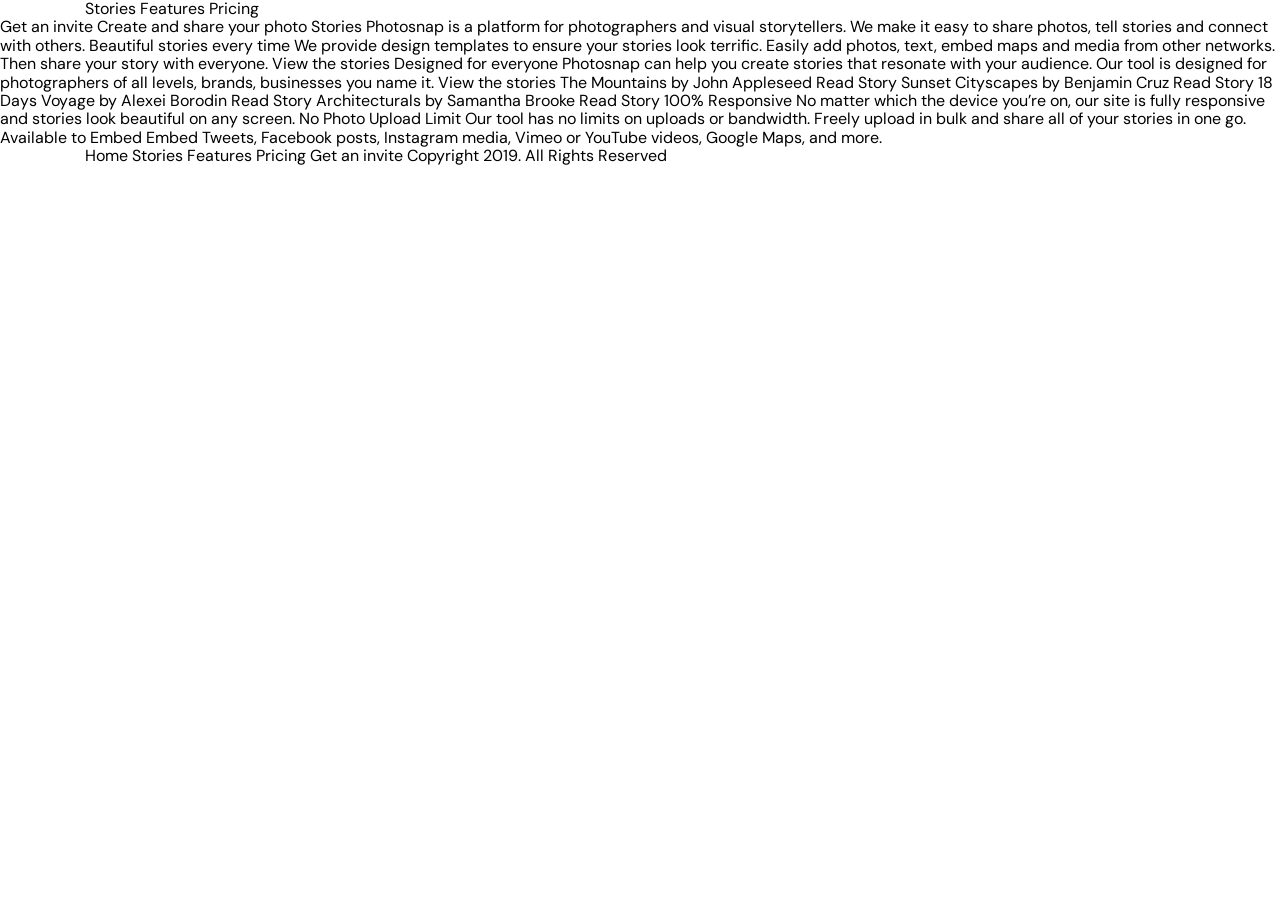
==== index.html @ d4d628df "Creating stared files" ====
<!DOCTYPE html>
<html lang="en">
<head>
  <meta charset="UTF-8">
  <meta name="viewport" content="width=device-width, initial-scale=1.0">

  <link rel="icon" type="image/png" sizes="32x32" href="./assets/favicon-32x32.png">
  
  <title>Frontend Mentor | Photosnap Website Challenge</title>
  <link rel="stylesheet" href="./css/normalize.css">
  <link rel="stylesheet" href="./css/style.css">
</head>
<body>
<header class="header container">
    Stories
  Features
  Pricing
</header>
<main class="main">
 Get an invite

  Create and share your photo Stories

  Photosnap is a platform for photographers and visual storytellers. We make it 
  easy to share photos, tell stories and connect with others.

  Beautiful stories every time
  
  We provide design templates to ensure your stories look terrific. Easily add 
  photos, text, embed maps and media from other networks. Then share your story 
  with everyone.

  View the stories

  Designed for everyone

  Photosnap can help you create stories that resonate with your audience.  Our 
  tool is designed for photographers of all levels, brands, businesses you name it. 

  View the stories

  The Mountains
  by John Appleseed
  Read Story

  Sunset Cityscapes
  by Benjamin Cruz
  Read Story

  18 Days Voyage
  by Alexei Borodin
  Read Story

  Architecturals
  by Samantha Brooke
  Read Story

  100% Responsive

  No matter which the device you’re on, our site is fully responsive and stories 
  look beautiful on any screen.

  No Photo Upload Limit

  Our tool has no limits on uploads or bandwidth. Freely upload in bulk and 
  share all of your stories in one go.

  Available to Embed

  Embed Tweets, Facebook posts, Instagram media, Vimeo or YouTube videos, 
  Google Maps, and more. 
</main>


 

  <footer class="footer container">
      Home
  Stories
  Features
  Pricing

  Get an invite

  Copyright 2019. All Rights Reserved

  </footer>
  <script src="app.js" defer></script>
</body>
</html>
---- css/style.css ----
:root {
    --neutral-950:hsl(0,0%,0%);
    --neutral-300:hsl(0,0%,87%);
    --neutral-200:hsl(0,0%,94%);
    --neutral-100:hsl(0,0%,96%);
    --neutral-0:hsl(0,0%,100%);

}

@font-face {
    font-family: 'DM Sans';
    src: url('../assets/fonts/DMSans-Bold.woff2') format('woff2');
    font-weight: bold;
    font-style: normal;
    font-display: swap;
}

@font-face {
    font-family: 'DM Sans';
    src: url('../assets/fonts/DMSans-Regular.woff2') format('woff2');
    font-weight: normal;
    font-style: normal;
    font-display: swap;
}

@font-face {
    font-family: 'DM Sans';
    src: url('../assets/fonts/DMSans-Regular_1.woff2') format('woff2');
    font-weight: normal;
    font-style: normal;
    font-display: swap;
}
html {
  box-sizing: border-box;
}

*,
*::after,
*::before {
  box-sizing: border-box;
}
body {
  max-width: 1440px;
  width: 100%;
  margin: 0;
  padding: 0;
  font-family: 'DM Sans';
  font-size: 1rem;
  background-color: var(--neutral-50);
}
img {
  max-width: 100%;
  height: auto;
}
h1,
h2,
h3,
h4,
h5,
p {
  margin: 0;
}
ul {
  margin: 0;
  padding: 0;
  list-style: none;
}
button {
  border: 0 none transparent;
  background-color: transparent;
  cursor: pointer;
  padding: 0;
}
.container {
  max-width: 1130px;
  margin-inline: auto;
  padding-inline: 10px;
}
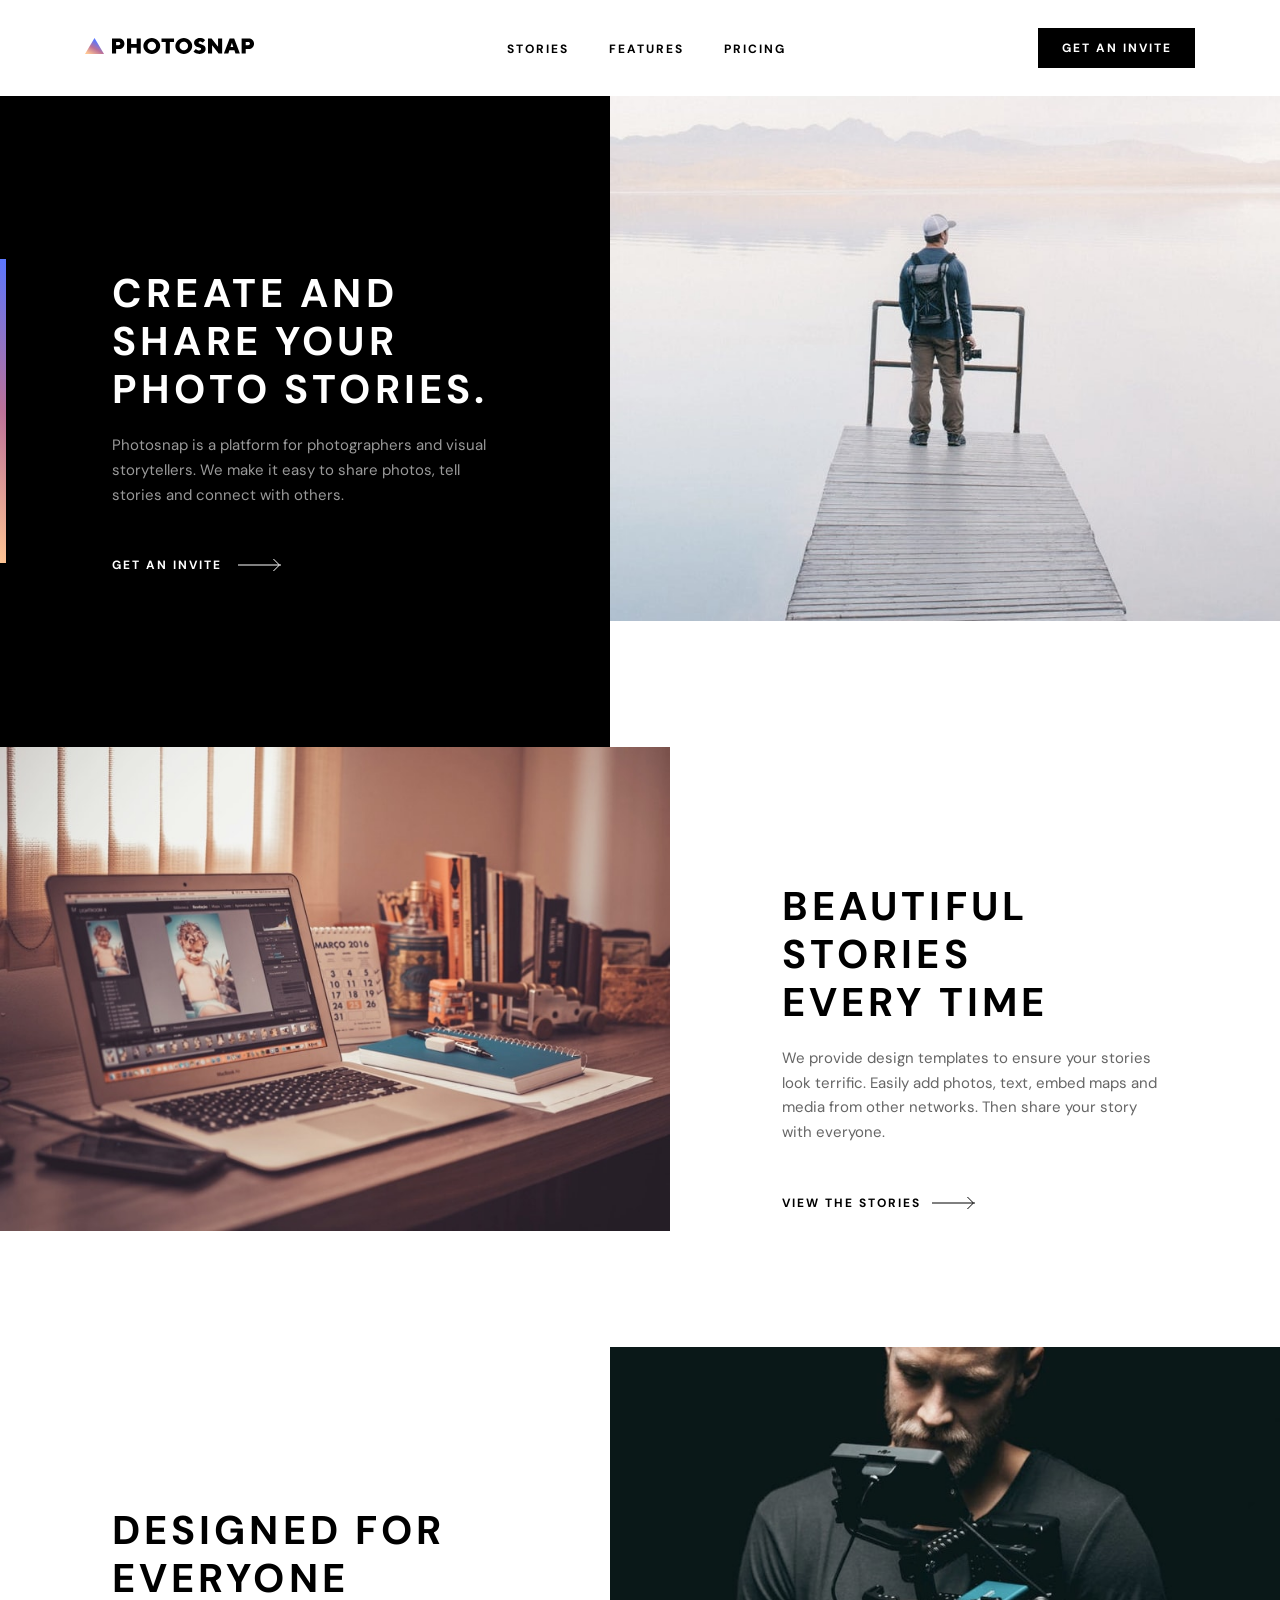
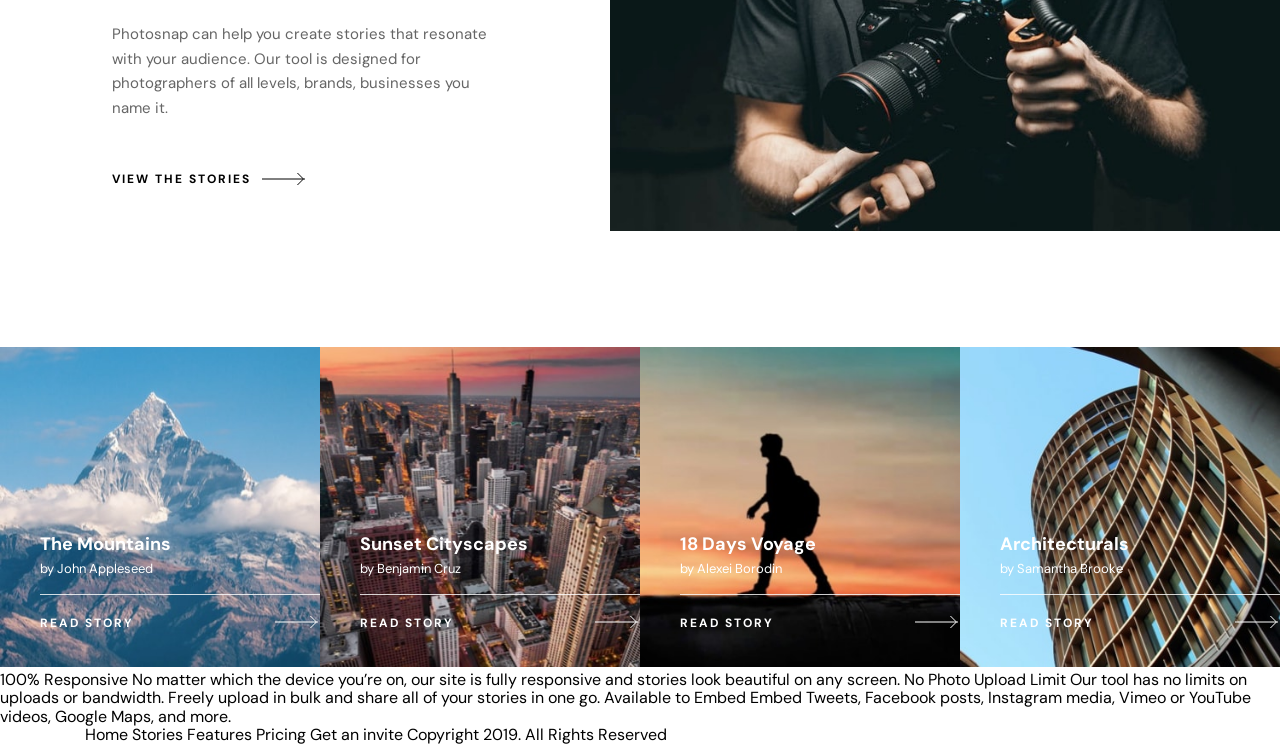
==== commit 3dd755c2: "Created two section home page" ====
--- a/index.html
+++ b/index.html
@@ -1,90 +1,234 @@
-<!DOCTYPE html>
+<!doctype html>
 <html lang="en">
-<head>
-  <meta charset="UTF-8">
-  <meta name="viewport" content="width=device-width, initial-scale=1.0">
+  <head>
+    <meta charset="UTF-8" />
+    <meta name="viewport" content="width=device-width, initial-scale=1.0" />
 
-  <link rel="icon" type="image/png" sizes="32x32" href="./assets/favicon-32x32.png">
-  
-  <title>Frontend Mentor | Photosnap Website Challenge</title>
-  <link rel="stylesheet" href="./css/normalize.css">
-  <link rel="stylesheet" href="./css/style.css">
-</head>
-<body>
-<header class="header container">
-    Stories
-  Features
-  Pricing
-</header>
-<main class="main">
- Get an invite
+    <link
+      rel="icon"
+      type="image/png"
+      sizes="32x32"
+      href="./assets/favicon-32x32.png"
+    />
 
-  Create and share your photo Stories
-
-  Photosnap is a platform for photographers and visual storytellers. We make it 
-  easy to share photos, tell stories and connect with others.
-
-  Beautiful stories every time
-  
-  We provide design templates to ensure your stories look terrific. Easily add 
-  photos, text, embed maps and media from other networks. Then share your story 
-  with everyone.
-
-  View the stories
-
-  Designed for everyone
-
-  Photosnap can help you create stories that resonate with your audience.  Our 
-  tool is designed for photographers of all levels, brands, businesses you name it. 
-
-  View the stories
-
-  The Mountains
-  by John Appleseed
-  Read Story
-
-  Sunset Cityscapes
-  by Benjamin Cruz
-  Read Story
-
-  18 Days Voyage
-  by Alexei Borodin
-  Read Story
-
-  Architecturals
-  by Samantha Brooke
-  Read Story
-
-  100% Responsive
-
-  No matter which the device you’re on, our site is fully responsive and stories 
-  look beautiful on any screen.
-
-  No Photo Upload Limit
-
-  Our tool has no limits on uploads or bandwidth. Freely upload in bulk and 
-  share all of your stories in one go.
-
-  Available to Embed
-
-  Embed Tweets, Facebook posts, Instagram media, Vimeo or YouTube videos, 
-  Google Maps, and more. 
-</main>
-
-
- 
-
-  <footer class="footer container">
-      Home
-  Stories
-  Features
-  Pricing
-
-  Get an invite
-
-  Copyright 2019. All Rights Reserved
-
-  </footer>
-  <script src="app.js" defer></script>
-</body>
-</html>+    <title>Frontend Mentor | Photosnap Website Challenge</title>
+    <link rel="stylesheet" href="./css/normalize.css" />
+    <link rel="stylesheet" href="./css/style.css" />
+  </head>
+  <body>
+    <header class="header container">
+      <div class="header__logo">
+        <a href="#"
+          ><img src="./assets/shared/desktop/logo.svg" alt="logo photo snap"
+        /></a>
+      </div>
+      <button
+        class="menu__button open__button"
+        aria-label="open Menu"
+        aria-expanded="false"
+        aria-controls="navbar"
+      >
+        <svg xmlns="http://www.w3.org/2000/svg" width="20" height="6">
+          <g fill-rule="evenodd"><path d="M0 0h20v1H0zM0 5h20v1H0z" /></g>
+        </svg>
+      </button>
+      <button class="menu__button close__button" aria-label="close Memu">
+        <svg xmlns="http://www.w3.org/2000/svg" width="16" height="15">
+          <path
+            fill-rule="evenodd"
+            d="M14.718.075l.707.707L8.707 7.5l6.718 6.718-.707.707L8 8.207l-6.718 6.718-.707-.707L7.293 7.5.575.782l.707-.707L8 6.793 14.718.075z"
+          />
+        </svg>
+      </button>
+      <div class="header__block" id="navbar">
+        <nav>
+          <ul>
+            <li>
+              <a href="stories.html">Stories</a>
+            </li>
+            <li>
+              <a href="features.html">Features</a>
+            </li>
+            <li>
+              <a href="pricing.html">Pricing</a>
+            </li>
+          </ul>
+        </nav>
+        <button class="btn">Get an invite</button>
+      </div>
+      <div id="overlay" aria-hidden="true"></div>
+    </header>
+    <main class="main">
+      <section class="main__hero">
+        <div class="create__hero">
+          <div class="create__hero-content">
+            <h2>Create and share your photo Stories.</h2>
+            <p>
+              Photosnap is a platform for photographers and visual storytellers.
+              We make it easy to share photos, tell stories and connect with
+              others.
+            </p>
+            <a href="#">Get an invite</a>
+          </div>
+          <picture class="home__picture">
+            <source
+              media="(min-width: 1024px)"
+              srcset="./assets/home/desktop/create-and-share.jpg"
+            />
+            <source
+              media="(min-width: 768px)"
+              srcset="./assets/home/tablet/create-and-share.jpg"
+            />
+            <!-- Для мобильных (по умолчанию) -->
+            <img
+              src="./assets/home/mobile/create-and-share.jpg"
+              alt="image hero create and share"
+              class="hero__img"
+            />
+          </picture>
+        </div>
+        <div class="stories__hero">
+          <picture class="home__picture">
+            <source
+              media="(min-width: 1024px)"
+              srcset="./assets/home/desktop/beautiful-stories.jpg"
+            />
+            <source
+              media="(min-width: 768px)"
+              srcset="./assets/home/tablet/beautiful-stories.jpg"
+            />
+            <!-- Для мобильных (по умолчанию) -->
+            <img
+              src="./assets/home/mobile/beautiful-stories.jpg"
+              alt="image hero beautiful stories"
+              class="hero__img"
+            />
+          </picture>
+          <div class="create__stories-content">
+            <h2>Beautiful stories every time</h2>
+            <p>
+              We provide design templates to ensure your stories look terrific.
+              Easily add photos, text, embed maps and media from other networks.
+              Then share your story with everyone.
+            </p>
+            <a href="#">View the stories</a>
+          </div>
+        </div>
+        <div class="designed__hero">
+          <div class="create__designed-content">
+            <h2>Designed for everyone</h2>
+            <p>
+              Photosnap can help you create stories that resonate with your
+              audience. Our tool is designed for photographers of all levels,
+              brands, businesses you name it.
+            </p>
+            <a href="#"> View the stories </a>
+          </div>
+          <picture class="home__picture">
+            <source
+              media="(min-width: 1024px)"
+              srcset="./assets/home/desktop/designed-for-everyone.jpg"
+            />
+            <source
+              media="(min-width: 768px)"
+              srcset="./assets/home/tablet/designed-for-everyone.jpg"
+            />
+            <!-- Для мобильных (по умолчанию) -->
+            <img
+              src="./assets/home/mobile/designed-for-everyone.jpg"
+              alt="image hero designed for everyone"
+              class="hero__img"
+            />
+          </picture>
+        </div>
+      </section>
+      <section class="collections">
+        <a href="#" class="collections__links">
+          <picture>
+            <source
+              media="(min-width: 1024px)"
+              srcset="./assets/stories/mobile/mountains.jpg"
+            />
+            <!-- Для мобильных (по умолчанию) -->
+            <img
+              src="./assets/stories/mobile/mountains.jpg"
+              alt="image hero mountains"
+              class="hero__img"
+            />
+          </picture>
+          <div class="collections__content">
+            <h4>The Mountains</h4>
+            <p>by John Appleseed</p>
+            <span>Read Story</span>
+          </div>
+        </a>
+        <a href="#" class="collections__links">
+          <picture>
+            <source
+              media="(min-width: 1024px)"
+              srcset="./assets/stories/mobile/cityscapes.jpg"
+            />
+            <img
+              src="./assets/stories/mobile/cityscapes.jpg"
+              alt="image hero cityscapes"
+              class="hero__img"
+            />
+          </picture>
+          <div class="collections__content">
+            <h4>Sunset Cityscapes</h4>
+            <p>by Benjamin Cruz</p>
+            <span>Read Story</span>
+          </div>
+        </a>
+        <a href="#" class="collections__links">
+          <picture>
+            <source
+              media="(min-width: 1024px)"
+              srcset="./assets/stories/mobile/18-days-voyage.jpg"
+            />
+            <img
+              src="./assets/stories/mobile/18-days-voyage.jpg"
+              alt="image hero 18 days voyage"
+              class="hero__img"
+            />
+          </picture>
+          <div class="collections__content">
+            <h4>18 Days Voyage</h4>
+            <p>by Alexei Borodin</p>
+            <span>Read Story</span>
+          </div>
+        </a>
+        <a href="#" class="collections__links">
+          <picture>
+            <source
+              media="(min-width: 1024px)"
+              srcset="./assets/stories/mobile/architecturals.jpg"
+            />
+            <img
+              src="./assets/stories/mobile/architecturals.jpg"
+              alt="image hero architecturals"
+              class="hero__img"
+            />
+          </picture>
+          <div class="collections__content">
+            <h4>Architecturals</h4>
+            <p>by Samantha Brooke</p>
+            <span>Read Story</span>
+          </div>
+        </a>
+      </section>
+      <!-- Видео про нестинг - посмотреть какой сайт использовал автор -->
+      100% Responsive No matter which the device you’re on, our site is fully
+      responsive and stories look beautiful on any screen. No Photo Upload Limit
+      Our tool has no limits on uploads or bandwidth. Freely upload in bulk and
+      share all of your stories in one go. Available to Embed Embed Tweets,
+      Facebook posts, Instagram media, Vimeo or YouTube videos, Google Maps, and
+      more.
+    </main>
+    <footer class="footer container">
+      Home Stories Features Pricing Get an invite Copyright 2019. All Rights
+      Reserved
+    </footer>
+    <script src="app.js" defer></script>
+  </body>
+</html>
--- a/css/style.css
+++ b/css/style.css
@@ -1,34 +1,33 @@
 :root {
-    --neutral-950:hsl(0,0%,0%);
-    --neutral-300:hsl(0,0%,87%);
-    --neutral-200:hsl(0,0%,94%);
-    --neutral-100:hsl(0,0%,96%);
-    --neutral-0:hsl(0,0%,100%);
-
+  --neutral-950: hsl(0, 0%, 0%);
+  --neutral-300: hsl(0, 0%, 87%);
+  --neutral-200: hsl(0, 0%, 94%);
+  --neutral-100: hsl(0, 0%, 96%);
+  --neutral-0: hsl(0, 0%, 100%);
 }
 
 @font-face {
-    font-family: 'DM Sans';
-    src: url('../assets/fonts/DMSans-Bold.woff2') format('woff2');
-    font-weight: bold;
-    font-style: normal;
-    font-display: swap;
+  font-family: "DM Sans";
+  src: url("../assets/fonts/DMSans-Bold.woff2") format("woff2");
+  font-weight: bold;
+  font-style: normal;
+  font-display: swap;
 }
 
 @font-face {
-    font-family: 'DM Sans';
-    src: url('../assets/fonts/DMSans-Regular.woff2') format('woff2');
-    font-weight: normal;
-    font-style: normal;
-    font-display: swap;
+  font-family: "DM Sans";
+  src: url("../assets/fonts/DMSans-Regular.woff2") format("woff2");
+  font-weight: normal;
+  font-style: normal;
+  font-display: swap;
 }
 
 @font-face {
-    font-family: 'DM Sans';
-    src: url('../assets/fonts/DMSans-Regular_1.woff2') format('woff2');
-    font-weight: normal;
-    font-style: normal;
-    font-display: swap;
+  font-family: "DM Sans";
+  src: url("../assets/fonts/DMSans-Regular_1.woff2") format("woff2");
+  font-weight: normal;
+  font-style: normal;
+  font-display: swap;
 }
 html {
   box-sizing: border-box;
@@ -43,10 +42,10 @@
   max-width: 1440px;
   width: 100%;
   margin: 0;
+  margin-inline: auto;
   padding: 0;
-  font-family: 'DM Sans';
-  font-size: 1rem;
-  background-color: var(--neutral-50);
+  font-family: "DM Sans";
+  background-color: var(--neutral-0);
 }
 img {
   max-width: 100%;
@@ -71,8 +70,518 @@
   cursor: pointer;
   padding: 0;
 }
+a {
+  text-decoration: none;
+}
 .container {
   max-width: 1130px;
   margin-inline: auto;
   padding-inline: 10px;
-}+}
+.btn {
+  width: 157px;
+  height: 40px;
+  display: flex;
+  flex-direction: row;
+  justify-content: center;
+  align-items: center;
+  font-weight: 700;
+  background: var(--neutral-950);
+  font-size: 12px;
+  line-height: 135%;
+  letter-spacing: 2px;
+  text-transform: uppercase;
+  color: var(--neutral-0);
+  transition:
+    background-color 450ms ease-in-out,
+    color 450ms ease-in-out;
+  &:hover {
+    color: var(--neutral-950);
+    background-color: var(--neutral-300);
+  }
+}
+.header {
+  display: flex;
+  align-items: center;
+  padding-block: 28px;
+  .header__logo {
+    flex-grow: 1;
+  }
+  .menu__button {
+    display: none;
+  }
+  .header__block {
+    display: flex;
+    align-items: center;
+    justify-content: space-between;
+    flex-grow: 1;
+    nav {
+      ul {
+        display: flex;
+        align-items: center;
+        column-gap: 40px;
+        li {
+          a {
+            font-weight: 700;
+            font-size: 12px;
+            line-height: 135%;
+            letter-spacing: 2px;
+            color: var(--neutral-950);
+            text-transform: uppercase;
+            transition:
+              opacity 450ms ease-in-out,
+              text-shadow 450ms ease-in-out;
+            &:hover {
+              mix-blend-mode: normal;
+              opacity: 0.3;
+              text-shadow: 0px 4px 4px rgba(0, 0, 0, 0.25);
+            }
+          }
+        }
+      }
+    }
+  }
+  #overlay {
+    /* background: linear-gradient(180deg, #000000 0%, #000000a6 100%); */
+    background: var(--neutral-950);
+    mix-blend-mode: normal;
+    opacity: 0.5;
+    position: fixed;
+    inset: 0;
+    /* z-index: 9; */
+    display: none;
+  }
+}
+.main {
+  .main__hero {
+    .create__hero {
+      min-height: 650px;
+      display: flex;
+      align-items: center;
+      .create__hero-content {
+        max-width: 610px;
+        background: var(--neutral-950);
+        color: var(--neutral-0);
+        padding: 173px 112px;
+        position: relative;
+        &::before {
+          position: absolute;
+          content: "";
+          width: 6px;
+          height: 304px;
+          background: linear-gradient(
+            52.98deg,
+            #ffc593 0%,
+            #bc7198 49.95%,
+            #5a77ff 99.9%
+          );
+          top: 25%;
+          left: 0;
+        }
+        h2 {
+          font-weight: 700;
+          font-size: 40px;
+          line-height: 48px;
+          letter-spacing: 4.16667px;
+          text-transform: uppercase;
+          margin-block-end: 20px;
+        }
+        p {
+          font-weight: 400;
+          font-size: 15px;
+          line-height: 165%;
+          mix-blend-mode: normal;
+          opacity: 0.6;
+          margin-block-end: 48px;
+        }
+        a {
+          font-weight: 700;
+          font-size: 12px;
+          line-height: 135%;
+          text-align: right;
+          letter-spacing: 2px;
+          color: var(--neutral-0);
+          text-transform: uppercase;
+          position: relative;
+          transition: text-decoration 450ms ease-in-out;
+          &:hover {
+            text-decoration: underline;
+            text-underline-offset: 3px;
+          }
+          &::after {
+            position: absolute;
+            content: "";
+            background-image: url("../assets/shared/desktop/arrow.svg");
+            width: 43px;
+            height: 14px;
+            top: 1px;
+            left: 126px;
+          }
+        }
+      }
+      .home__picture {
+        height: 650px;
+        .hero__img {
+        }
+      }
+    }
+    .stories__hero {
+      height: 600px;
+      display: flex;
+      align-items: center;
+      .home__picture {
+        height: 600px;
+      }
+      .create__stories-content {
+        max-width: 610px;
+        /* min-height: 600px; */
+        color: var(--neutral-950);
+        padding: 136px 111.5px;
+        h2 {
+          width: 347px;
+          font-weight: 700;
+          font-size: 40px;
+          line-height: 48px;
+          letter-spacing: 4.16667px;
+          text-transform: uppercase;
+          margin-block-end: 20px;
+        }
+        p {
+          font-weight: 400;
+          font-size: 15px;
+          line-height: 165%;
+          mix-blend-mode: normal;
+          opacity: 0.6;
+          margin-block-end: 48px;
+        }
+        a {
+          font-weight: 700;
+          font-size: 12px;
+          line-height: 135%;
+          text-align: right;
+          letter-spacing: 2px;
+          color: #000000;
+          text-transform: uppercase;
+          position: relative;
+          transition: text-decoration 450ms ease-in-out;
+          &:hover {
+            text-decoration: underline;
+            text-underline-offset: 3px;
+          }
+          &::after {
+            position: absolute;
+            content: "";
+            background-image: url("../assets/shared/desktop/arrow_b.svg");
+            width: 43px;
+            height: 14px;
+            top: 1px;
+            left: 150px;
+          }
+        }
+      }
+    }
+    .designed__hero {
+      display: flex;
+      align-items: center;
+      height: 600px;
+      .create__designed-content {
+        max-width: 610px;
+        /* height: 600px; */
+        color: var(--neutral-950);
+        padding: 160px 111.5px;
+        h2 {
+          font-weight: 700;
+          font-size: 40px;
+          line-height: 48px;
+          letter-spacing: 4.16667px;
+          text-transform: uppercase;
+          margin-block-end: 20px;
+        }
+        p {
+          font-weight: 400;
+          font-size: 15px;
+          line-height: 165%;
+          mix-blend-mode: normal;
+          opacity: 0.6;
+          margin-block-end: 48px;
+        }
+        a {
+          font-weight: 700;
+          font-size: 12px;
+          line-height: 135%;
+          text-align: right;
+          letter-spacing: 2px;
+          color: #000000;
+          text-transform: uppercase;
+          position: relative;
+          transition: text-decoration 450ms ease-in-out;
+          &:hover {
+            text-decoration: underline;
+            text-underline-offset: 3px;
+          }
+          &::after {
+            position: absolute;
+            content: "";
+            background-image: url("../assets/shared/desktop/arrow_b.svg");
+            width: 43px;
+            height: 14px;
+            top: 1px;
+            left: 150px;
+          }
+        }
+      }
+      .home__picture {
+        height: 600px;
+      }
+      .hero__img {
+      }
+    }
+  }
+  .collections {
+    display: flex;
+    align-items: center;
+    .collections__links {
+      /* Делаем ссылку блоком, чтобы она имела высоту и ширину */
+      display: block;
+      /* Теперь absolute внутри ориентируется на эту ссылку */
+      position: relative;
+      color: var(--neutral-0);
+      picture {
+        /* Убираем лишние зазоры снизу картинки */
+        display: block;
+        position: relative;
+        &::after {
+          content: "";
+          position: absolute;
+          top: 0;
+          left: 0;
+          width: 100%;
+          height: 100%;
+          /* White color with 75% transparency */
+          /* background-color: rgba(255, 255, 255, 0.9); */
+          background-color: rgba(0, 0, 0, 0.4);
+          /* Initially hidden */
+          opacity: 0;
+          transition: opacity 0.3s ease;
+        }
+      }
+      .collections__content {
+        position: absolute;
+        bottom: 40px;
+        left: 40px;
+        z-index: 2;
+        h4 {
+          font-weight: 700;
+          font-size: 18px;
+          line-height: 140%;
+          margin-block-end: 4px;
+        }
+        p {
+          width: 280px;
+          font-weight: 400;
+          font-size: 13px;
+          line-height: 130%;
+          padding-block-end: 16px;
+          border-bottom: 1px solid rgb(255, 255, 255, 0.8);
+        }
+        span {
+          display: block;
+          font-weight: 700;
+          font-size: 12px;
+          line-height: 135%;
+          letter-spacing: 2px;
+          color: #ffffff;
+          text-transform: uppercase;
+          position: relative;
+          padding-block-start: 20px;
+          &::after {
+            position: absolute;
+            content: "";
+            background-image: url("../assets/shared/desktop/arrow.svg");
+            width: 43px;
+            height: 14px;
+            top: 20px;
+            left: 235px;
+          }
+        }
+      }
+    }
+
+    /* a:nth-last-child(1) {
+      top: 10px;
+      left: 10px;
+    }
+    a:nth-last-child(2) {
+      top: 110px;
+      left: 110px;
+    }
+    a:nth-last-child(3) {
+      top: 410px;
+      left: 410px;
+    }
+    a:nth-last-child(4) {
+      top: 610px;
+      left: 610px;
+    } */
+  }
+}
+
+@media (width <= 768px) {
+  .container {
+    max-width: 710px;
+  }
+  .main {
+    .main__hero {
+      .create__hero {
+        .create__hero-content {
+          /* max-width: 495px; */
+          padding-inline: 54px;
+          h2 {
+            font-size: clamp(2rem, calc(1.773rem + 0.808vw), 2.5rem);
+          }
+        }
+      }
+      .stories__hero {
+        .create__stories-content {
+          padding-inline: 54px;
+          h2 {
+            font-size: clamp(2rem, calc(1.773rem + 0.808vw), 2.5rem);
+          }
+        }
+      }
+      .designed__hero {
+        .create__designed-content {
+          padding-inline: 54px;
+          h2 {
+            font-size: clamp(2rem, calc(1.773rem + 0.808vw), 2.5rem);
+          }
+        }
+      }
+    }
+  }
+}
+
+@media (width <= 450px) {
+  .container {
+    max-width: 350px;
+  }
+  .header {
+    /* position: relative; */
+    .open__button {
+      display: block;
+    }
+    .header__block {
+      /* Теперь это ровно 100% ширины экрана */
+      width: 100%;
+      height: 253px;
+      background: var(--neutral-0);
+      /* Фиксируется относительно экрана, игнорируя relative у header */
+      position: fixed;
+      /* Высота вашего header, чтобы меню открывалось ровно под ним */
+      top: 60px;
+      left: 0;
+      /* Чтобы меню было поверх остального контента */
+      /* z-index: 999; */
+      z-index: 5;
+      visibility: hidden;
+      flex-direction: column;
+      flex-grow: 0;
+      justify-content: start;
+      /* Важная строка для мобильных устройств: */
+      overflow-y: auto;
+      nav {
+        border-bottom: 1px solid rgba(0, 0, 0, 0.25);
+
+        width: 310px;
+        padding-block: 32px 20px;
+        margin-block-end: 20px;
+        ul {
+          flex-direction: column;
+          gap: 20px 0;
+          li {
+            a {
+              font-size: 15px;
+              line-height: 135%;
+              text-align: center;
+              letter-spacing: 2.5px;
+            }
+          }
+        }
+      }
+    }
+  }
+  .menu__active .header__block {
+    visibility: visible;
+  }
+  .menu__active #overlay {
+    margin-block-start: 75px;
+    display: block;
+  }
+  .menu__active .open__button {
+    display: none;
+  }
+  .menu__active .close__button {
+    display: block;
+  }
+  .main {
+    .main__hero {
+      .create__hero {
+        flex-direction: column-reverse;
+        .create__hero-content {
+          padding: 72px 24px 71px 33px;
+          &::before {
+            width: 128px;
+            height: 6px;
+            top: 0;
+            left: 10%;
+          }
+          h2 {
+            width: 318px;
+            margin-block-end: 16px;
+          }
+          p {
+            margin-block-end: 24px;
+          }
+        }
+        .home__picture {
+          height: 294px;
+          .hero__img {
+          }
+        }
+      }
+      .stories__hero {
+        min-height: 690px;
+        flex-direction: column;
+        .home__picture {
+          height: 271px;
+        }
+        .create__stories-content {
+          padding: 71.5px 28.5px;
+          h2 {
+            width: 290px;
+            margin-block-end: 16px;
+          }
+          p {
+            margin-block-end: 24px;
+          }
+        }
+      }
+      .designed__hero {
+        min-height: 690px;
+        flex-direction: column-reverse;
+        .home__picture {
+          height: 271px;
+        }
+        .create__designed-content {
+          padding: 71.5px 28.5px;
+          h2 {
+            margin-block-end: 16px;
+          }
+          p {
+            margin-block-end: 24px;
+          }
+        }
+      }
+    }
+  }
+}
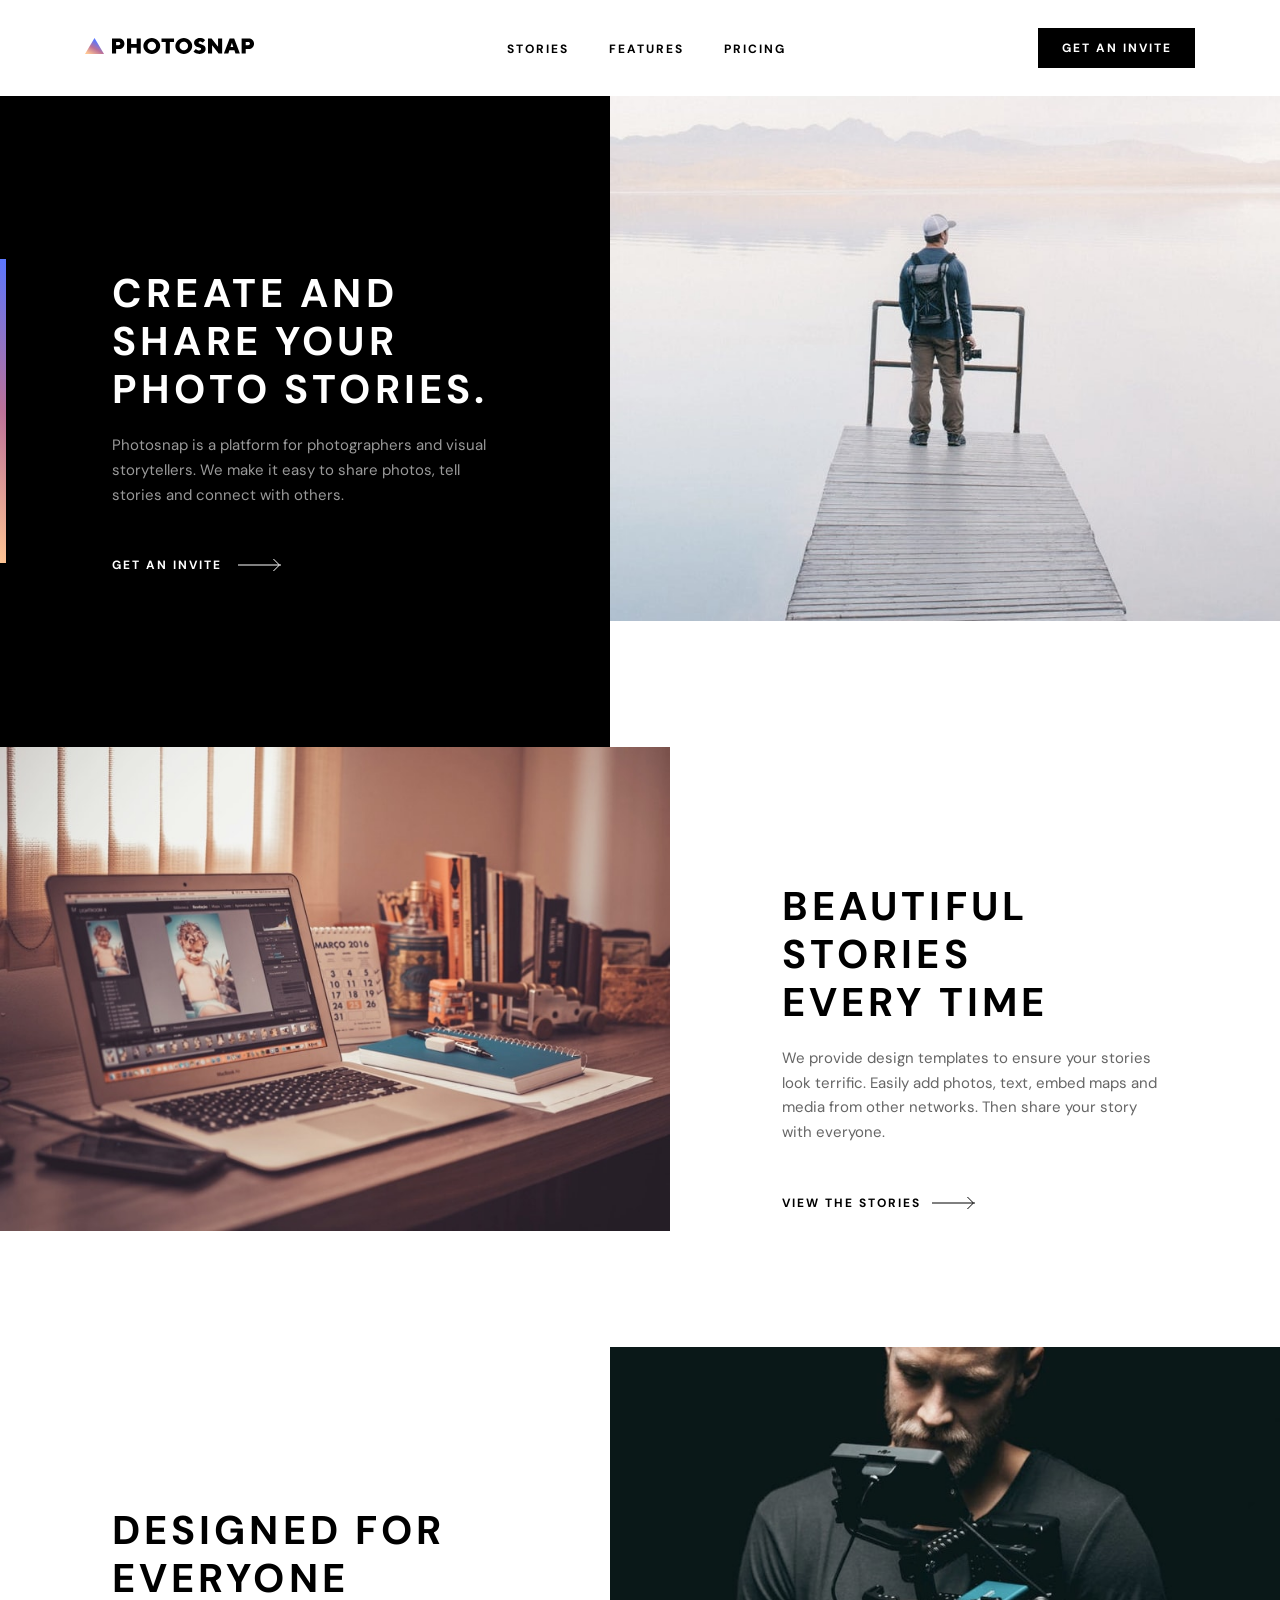
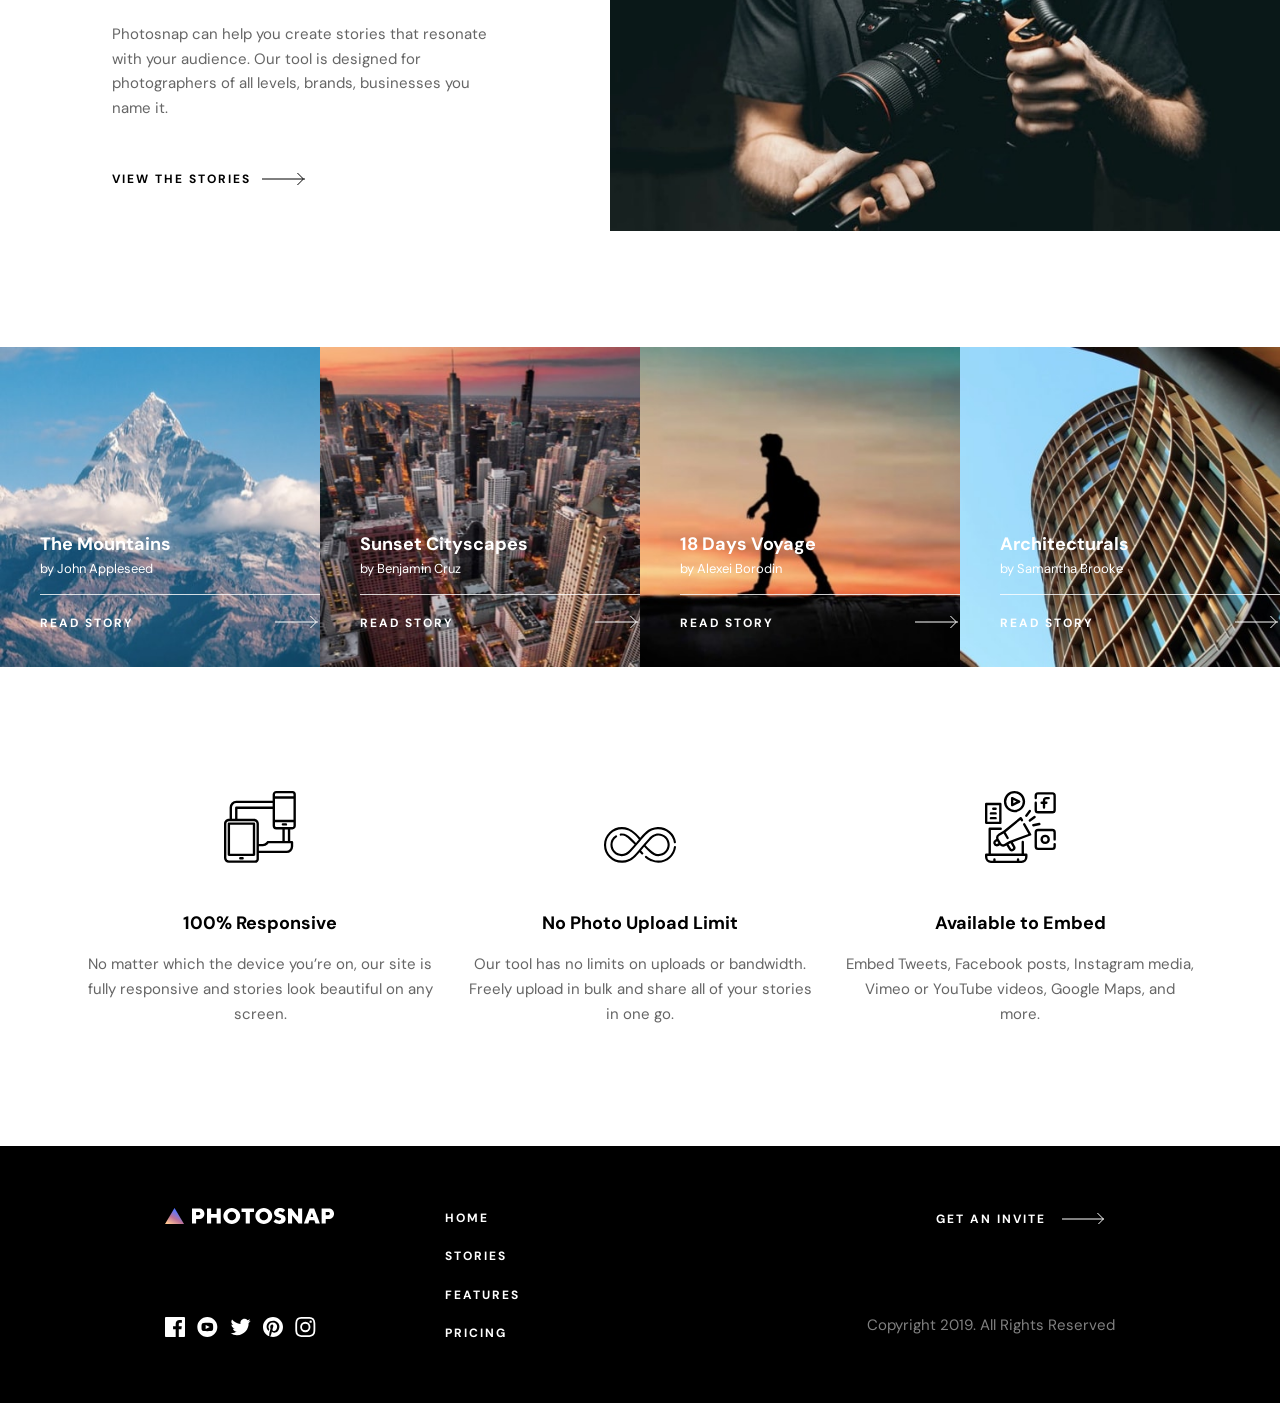
==== commit 6895ecf0: "Finshed home page" ====
--- a/index.html
+++ b/index.html
@@ -217,17 +217,216 @@
           </div>
         </a>
       </section>
+      <section class="services container">
+        <div class="services__block">
+          <img
+            src="./assets/features/desktop/responsive.svg"
+            alt="responsive images"
+          />
+          <h4>100% Responsive</h4>
+          <p>
+            No matter which the device you’re on, our site is fully responsive
+            and stories look beautiful on any screen.
+          </p>
+        </div>
+        <div class="services__block">
+          <img
+            src="./assets/features/desktop/no-limit.svg"
+            alt="no limit images"
+          />
+          <h4>No Photo Upload Limit</h4>
+          <p>
+            Our tool has no limits on uploads or bandwidth. Freely upload in
+            bulk and share all of your stories in one go.
+          </p>
+        </div>
+        <div class="services__block">
+          <img src="./assets/features/desktop/embed.svg" alt="embed images" />
+          <h4>Available to Embed</h4>
+          <p>
+            Embed Tweets, Facebook posts, Instagram media, Vimeo or YouTube
+            videos, Google Maps, and more.
+          </p>
+        </div>
+      </section>
       <!-- Видео про нестинг - посмотреть какой сайт использовал автор -->
-      100% Responsive No matter which the device you’re on, our site is fully
-      responsive and stories look beautiful on any screen. No Photo Upload Limit
-      Our tool has no limits on uploads or bandwidth. Freely upload in bulk and
-      share all of your stories in one go. Available to Embed Embed Tweets,
-      Facebook posts, Instagram media, Vimeo or YouTube videos, Google Maps, and
-      more.
     </main>
-    <footer class="footer container">
-      Home Stories Features Pricing Get an invite Copyright 2019. All Rights
-      Reserved
+    <footer class="footer">
+      <div class="footer__left">
+        <div class="footer__logo">
+          <svg xmlns="http://www.w3.org/2000/svg" width="170" height="16">
+            <defs>
+              <linearGradient id="a" x1="0%" x2="50%" y1="85.457%" y2="14.543%">
+                <stop offset="0%" stop-color="#FFC593" />
+                <stop offset="51.945%" stop-color="#BC7198" />
+                <stop offset="100%" stop-color="#5A77FF" />
+              </linearGradient>
+            </defs>
+            <g fill="none" fill-rule="evenodd">
+              <path
+                class="logo-text"
+                fill="#000"
+                fill-rule="nonzero"
+                d="M31.108 15.568v-4.541h2.703c.836 0 1.6-.133 2.292-.4a5.19 5.19 0 001.773-1.113 5.1 5.1 0 001.146-1.676c.273-.642.41-1.344.41-2.108 0-.75-.137-1.449-.41-2.098a5.072 5.072 0 00-1.146-1.686A5.19 5.19 0 0036.103.832c-.692-.266-1.456-.4-2.292-.4H27v15.136h4.108zm2.487-8.217h-2.487V4.108h2.487c.49 0 .9.162 1.232.487.332.324.497.702.497 1.135 0 .432-.165.81-.497 1.135-.332.324-.742.486-1.232.486zm12.54 8.217V9.73h5.514v5.838h4.108V.432h-4.108v5.622h-5.514V.432h-4.108v15.136h4.108zM66.784 16a8.616 8.616 0 003.319-.638 8.401 8.401 0 002.68-1.74 8.192 8.192 0 001.785-2.552c.432-.965.648-1.989.648-3.07a7.428 7.428 0 00-.648-3.07 8.192 8.192 0 00-1.784-2.552 8.401 8.401 0 00-2.681-1.74A8.616 8.616 0 0066.783 0c-1.196 0-2.306.213-3.329.638a8.432 8.432 0 00-2.67 1.74A8.192 8.192 0 0059 4.93 7.428 7.428 0 0058.351 8c0 1.081.217 2.105.649 3.07a8.192 8.192 0 001.784 2.552 8.432 8.432 0 002.67 1.74c1.023.425 2.133.638 3.33.638zm0-3.676A4.285 4.285 0 0165.119 12a3.942 3.942 0 01-1.34-.908 4.33 4.33 0 01-.887-1.373A4.479 4.479 0 0162.568 8c0-.62.108-1.193.324-1.719a4.33 4.33 0 01.886-1.373c.375-.39.822-.692 1.34-.908a4.285 4.285 0 011.666-.324c.59 0 1.142.108 1.654.324.512.216.958.519 1.34.908.382.39.681.847.898 1.373.216.526.324 1.1.324 1.719 0 .62-.108 1.193-.324 1.719a4.236 4.236 0 01-.898 1.373c-.382.39-.828.692-1.34.908a4.206 4.206 0 01-1.654.324zm18.054 3.244V4.108h4.216V.432h-12.54v3.676h4.216v11.46h4.108zM98.784 16a8.616 8.616 0 003.319-.638 8.401 8.401 0 002.68-1.74 8.192 8.192 0 001.785-2.552c.432-.965.648-1.989.648-3.07a7.428 7.428 0 00-.648-3.07 8.192 8.192 0 00-1.784-2.552 8.401 8.401 0 00-2.681-1.74A8.616 8.616 0 0098.783 0c-1.196 0-2.306.213-3.329.638a8.432 8.432 0 00-2.67 1.74A8.192 8.192 0 0091 4.93 7.428 7.428 0 0090.351 8c0 1.081.217 2.105.649 3.07a8.192 8.192 0 001.784 2.552 8.432 8.432 0 002.67 1.74c1.023.425 2.133.638 3.33.638zm0-3.676A4.285 4.285 0 0197.119 12a3.942 3.942 0 01-1.34-.908 4.33 4.33 0 01-.887-1.373A4.479 4.479 0 0194.568 8c0-.62.108-1.193.324-1.719a4.33 4.33 0 01.886-1.373c.375-.39.822-.692 1.34-.908a4.285 4.285 0 011.666-.324c.59 0 1.142.108 1.654.324.512.216.958.519 1.34.908.382.39.681.847.898 1.373.216.526.324 1.1.324 1.719 0 .62-.108 1.193-.324 1.719a4.236 4.236 0 01-.898 1.373c-.382.39-.828.692-1.34.908a4.206 4.206 0 01-1.654.324zM114.568 16c.95 0 1.801-.133 2.55-.4.75-.267 1.385-.627 1.904-1.081.519-.454.915-.98 1.189-1.578.274-.599.41-1.236.41-1.914 0-.88-.172-1.6-.518-2.162a4.35 4.35 0 00-1.298-1.362 6.98 6.98 0 00-1.697-.822l-1.697-.562a7.533 7.533 0 01-1.297-.551c-.346-.195-.52-.465-.52-.811 0-.332.148-.63.444-.898.295-.266.688-.4 1.178-.4.375 0 .714.062 1.016.184.303.123.563.263.779.422.26.173.49.367.692.584l2.378-2.487a5.559 5.559 0 00-1.276-1.08c-.432-.275-.98-.523-1.643-.747C116.5.112 115.706 0 114.784 0c-.865 0-1.65.13-2.357.39-.706.259-1.308.605-1.805 1.037-.498.432-.883.93-1.157 1.492a3.908 3.908 0 00-.41 1.73c0 .879.172 1.6.518 2.162a4.35 4.35 0 001.297 1.362 6.98 6.98 0 001.698.822c.612.201 1.178.389 1.697.562.519.173.951.357 1.297.551.346.195.52.465.52.81 0 .433-.174.812-.52 1.136-.346.324-.821.487-1.427.487-.49 0-.933-.083-1.33-.25a5.466 5.466 0 01-1.027-.55 5.352 5.352 0 01-.886-.822l-2.378 2.486c.432.49.944.923 1.535 1.298.504.331 1.131.63 1.88.897.75.267 1.63.4 2.639.4zm12.54-.432V7.135l6.508 8.433h3.546V.432h-4.108v8.433L126.568.432H123v15.136h4.108zm16.216 0l1.081-3.244h4.973l1.081 3.244h4.433L149.162.432h-4.54l-5.73 15.136h4.432zm4.973-6.487h-2.81l1.405-4.432 1.405 4.432zm12.433 6.487v-4.541h2.702c.836 0 1.6-.133 2.292-.4a5.19 5.19 0 001.773-1.113 5.1 5.1 0 001.146-1.676c.274-.642.411-1.344.411-2.108 0-.75-.137-1.449-.41-2.098a5.072 5.072 0 00-1.147-1.686 5.19 5.19 0 00-1.773-1.114c-.692-.266-1.456-.4-2.292-.4h-6.81v15.136h4.108zm2.486-8.217h-2.486V4.108h2.486c.49 0 .901.162 1.233.487.331.324.497.702.497 1.135 0 .432-.166.81-.497 1.135-.332.324-.743.486-1.233.486z"
+              />
+              <path fill="url(#a)" d="M0 16L9.5 0 19 16z" />
+            </g>
+          </svg>
+          <!-- <img src="./assets/shared/desktop/logo.svg" alt="logo fotosnap" /> -->
+        </div>
+          <nav>
+            <ul>
+              <li><a href="">Home</a></li>
+              <li><a href="">Stories</a></li>
+              <li><a href="">Features</a></li>
+              <li><a href="">Pricing</a></li>
+            </ul>
+          </nav>
+          <div class="footer__social">
+            <ul>
+              <li>
+                <a href="#"
+                  ><svg
+                    class="social-icon icon-facebook"
+                    xmlns="http://www.w3.org/2000/svg"
+                    width="20"
+                    height="20"
+                  >
+                    <defs>
+                      <linearGradient
+                        id="fbook-grad"
+                        x1="100%"
+                        x2="0%"
+                        y1="0%"
+                        y2="100%"
+                      >
+                        <stop offset="0%" stop-color="#63AFDB" />
+                        <stop offset="100%" stop-color="#6028F1" />
+                      </linearGradient>
+                    </defs>
+                    <path
+                      fill="#FFFFFF"
+                      d="M18.896 0H1.104C.494 0 0 .494 0 1.104v17.793C0 19.506.494 20 1.104 20h9.58v-7.745H8.076V9.237h2.606V7.01c0-2.583 1.578-3.99 3.883-3.99 1.104 0 2.052.082 2.329.119v2.7h-1.598c-1.254 0-1.496.597-1.496 1.47v1.928h2.989l-.39 3.018h-2.6V20h5.098c.608 0 1.102-.494 1.102-1.104V1.104C20 .494 19.506 0 18.896 0z"
+                    /></svg
+                ></a>
+              </li>
+              <li>
+                <a href="#"
+                  ><svg
+                    class="social-icon icon-youtube"
+                    xmlns="http://www.w3.org/2000/svg"
+                    width="21"
+                    height="20"
+                  >
+                    <defs>
+                      <linearGradient
+                        id="ytube-grad"
+                        x1="0%"
+                        x2="100%"
+                        y1="100%"
+                        y2="0%"
+                      >
+                        <stop offset="0%" stop-color="#D3205A" />
+                        <stop offset="100%" stop-color="#FF5A5A" />
+                      </linearGradient>
+                    </defs>
+                    <path
+                      fill="#FFFFFF"
+                      d="M43.33 0c-5.523 0-10 4.478-10 10 0 5.523 4.477 10 10 10s10-4.477 10-10c0-5.522-4.477-10-10-10zm3.7 14.077c-1.75.12-5.653.12-7.402 0-1.896-.13-2.117-1.059-2.131-4.077.014-3.024.237-3.947 2.131-4.077 1.75-.12 5.652-.12 7.403 0 1.897.13 2.117 1.059 2.132 4.077-.015 3.024-.237 3.947-2.132 4.077zm-5.367-6.029l4.098 1.949-4.098 1.955V8.048z"
+                      transform="translate(-33)"
+                    /></svg
+                ></a>
+              </li>
+              <li>
+                <a href="#"
+                  ><svg
+                    class="social-icon icon-twitter"
+                    xmlns="http://www.w3.org/2000/svg"
+                    width="21"
+                    height="18"
+                  >
+                    <defs>
+                      <linearGradient
+                        id="twit-grad"
+                        x1="100%"
+                        x2="0%"
+                        y1="16.979%"
+                        y2="83.021%"
+                      >
+                        <stop offset="0%" stop-color="#65FFEB" />
+                        <stop offset="100%" stop-color="#27718A" />
+                      </linearGradient>
+                    </defs>
+                    <path
+                      fill="#ffffff"
+                      d="M86.66 3.797a8.192 8.192 0 01-2.357.646 4.11 4.11 0 001.805-2.27 8.22 8.22 0 01-2.606.996 4.096 4.096 0 00-2.995-1.296c-2.65 0-4.596 2.472-3.998 5.038a11.648 11.648 0 01-8.457-4.287 4.109 4.109 0 001.27 5.478 4.086 4.086 0 01-1.858-.513c-.045 1.901 1.318 3.68 3.291 4.075a4.113 4.113 0 01-1.853.07 4.106 4.106 0 003.833 2.85 8.25 8.25 0 01-6.075 1.7 11.616 11.616 0 006.29 1.843c7.618 0 11.922-6.434 11.662-12.205a8.354 8.354 0 002.048-2.124z"
+                      transform="translate(-66 -1)"
+                    /></svg
+                ></a>
+              </li>
+              <li>
+                <a href="#"
+                  ><svg
+                    class="social-icon icon-print"
+                    xmlns="http://www.w3.org/2000/svg"
+                    width="20"
+                    height="20"
+                  >
+                    <defs>
+                      <linearGradient
+                        id="print-grad"
+                        x1="100%"
+                        x2="0%"
+                        y1="0%"
+                        y2="100%"
+                      >
+                        <stop offset="0%" stop-color="#F6C683" />
+                        <stop offset="100%" stop-color="#DE3838" />
+                      </linearGradient>
+                    </defs>
+                    <path
+                      fill="#ffffff"
+                      d="M109.99 0c-5.522 0-10 4.477-10 10 0 4.237 2.636 7.855 6.356 9.312-.088-.791-.167-2.005.035-2.868.181-.78 1.172-4.97 1.172-4.97s-.299-.6-.299-1.486c0-1.39.806-2.428 1.81-2.428.852 0 1.264.64 1.264 1.408 0 .858-.546 2.14-.828 3.33-.236.995.5 1.807 1.48 1.807 1.778 0 3.144-1.874 3.144-4.58 0-2.393-1.72-4.068-4.176-4.068-2.845 0-4.515 2.135-4.515 4.34 0 .859.33 1.781.744 2.281a.3.3 0 01.069.288l-.278 1.133c-.044.183-.145.223-.335.134-1.249-.581-2.03-2.407-2.03-3.874 0-3.154 2.292-6.052 6.608-6.052 3.469 0 6.165 2.473 6.165 5.776 0 3.447-2.173 6.22-5.19 6.22-1.013 0-1.965-.525-2.291-1.148l-.623 2.378c-.226.869-.835 1.958-1.244 2.621.937.29 1.931.446 2.962.446 5.523 0 10-4.477 10-10s-4.477-10-10-10z"
+                      transform="translate(-100)"
+                    /></svg
+                ></a>
+              </li>
+              <li>
+                <a href="#"
+                  ><svg
+                    class="social-icon icon-insta"
+                    xmlns="http://www.w3.org/2000/svg"
+                    width="21"
+                    height="20"
+                  >
+                    <defs>
+                      <linearGradient
+                        id="insta-grad"
+                        x1="0%"
+                        x2="50%"
+                        y1="100%"
+                        y2="0%"
+                      >
+                        <stop offset="0%" stop-color="#FFC593" />
+                        <stop offset="51.945%" stop-color="#BC7198" />
+                        <stop offset="100%" stop-color="#5A77FF" />
+                      </linearGradient>
+                    </defs>
+                    <path
+                      fill="#ffffff"
+                      d="M143.32 1.802c2.67 0 2.987.01 4.042.059 2.71.123 3.976 1.409 4.099 4.099.048 1.054.057 1.37.057 4.04 0 2.672-.01 2.988-.057 4.042-.124 2.687-1.387 3.975-4.1 4.099-1.054.048-1.37.058-4.041.058-2.67 0-2.987-.01-4.04-.058-2.718-.124-3.977-1.416-4.1-4.1-.048-1.054-.058-1.37-.058-4.041 0-2.67.01-2.986.058-4.04.124-2.69 1.387-3.977 4.1-4.1 1.054-.048 1.37-.058 4.04-.058zm0-1.802c-2.716 0-3.056.012-4.123.06-3.631.167-5.65 2.182-5.816 5.817-.05 1.067-.061 1.407-.061 4.123s.012 3.057.06 4.123c.167 3.632 2.182 5.65 5.817 5.817 1.067.048 1.407.06 4.123.06s3.057-.012 4.123-.06c3.629-.167 5.652-2.182 5.816-5.817.05-1.066.061-1.407.061-4.123s-.012-3.056-.06-4.122c-.163-3.629-2.18-5.65-5.816-5.817C146.377.01 146.036 0 143.32 0zm0 4.865a5.135 5.135 0 100 10.27 5.135 5.135 0 000-10.27zm0 8.468a3.333 3.333 0 110-6.666 3.333 3.333 0 010 6.666zm5.338-9.87a1.2 1.2 0 100 2.4 1.2 1.2 0 000-2.4z"
+                      transform="translate(-133)"
+                    /></svg
+                ></a>
+              </li>
+            </ul>
+          </div>
+        
+      </div>
+      <div class="footer__right">
+        <a href="#">Get an invite</a>
+        <p>Copyright 2019. All Rights Reserved</p>
+      </div>
     </footer>
     <script src="app.js" defer></script>
   </body>
--- a/css/style.css
+++ b/css/style.css
@@ -338,8 +338,12 @@
     }
   }
   .collections {
-    display: flex;
-    align-items: center;
+    display: grid;
+    grid-template-columns: repeat(auto-fit, minmax(280px, 1fr));
+    justify-items: center;
+    margin-block-end: 120px;
+    /* display: flex;
+    align-items: center; */
     .collections__links {
       /* Делаем ссылку блоком, чтобы она имела высоту и ширину */
       display: block;
@@ -350,6 +354,24 @@
         /* Убираем лишние зазоры снизу картинки */
         display: block;
         position: relative;
+        transition: transform 450ms ease-in-out;
+        &:hover {
+          transform: translateY(-24px);
+          &::before {
+            position: absolute;
+            content: "";
+            width: 100%;
+            height: 3px;
+            background: linear-gradient(
+              52.98deg,
+              #ffc593 0%,
+              #bc7198 49.95%,
+              #5a77ff 99.9%
+            );
+            bottom: 0;
+            left: 0;
+          }
+        }
         &::after {
           content: "";
           position: absolute;
@@ -358,7 +380,6 @@
           width: 100%;
           height: 100%;
           /* White color with 75% transparency */
-          /* background-color: rgba(255, 255, 255, 0.9); */
           background-color: rgba(0, 0, 0, 0.4);
           /* Initially hidden */
           opacity: 0;
@@ -406,23 +427,151 @@
         }
       }
     }
-
-    /* a:nth-last-child(1) {
-      top: 10px;
-      left: 10px;
-    }
-    a:nth-last-child(2) {
-      top: 110px;
-      left: 110px;
-    }
-    a:nth-last-child(3) {
-      top: 410px;
-      left: 410px;
-    }
-    a:nth-last-child(4) {
-      top: 610px;
-      left: 610px;
-    } */
+  }
+  .services {
+    display: grid;
+    grid-template-columns: repeat(3, 1fr);
+    align-items: baseline;
+    column-gap: 30px;
+    color: var(--neutral-950);
+    margin-block-end: 120px;
+    .services__block {
+      display: flex;
+      align-items: center;
+      flex-direction: column;
+      img {
+        margin-block-end: 48px;
+      }
+      h4 {
+        font-weight: 700;
+        font-size: 18px;
+        line-height: 140%;
+        text-align: center;
+        margin-block-end: 16px;
+      }
+      p {
+        font-weight: 400;
+        font-size: 15px;
+        line-height: 165%;
+        text-align: center;
+        mix-blend-mode: normal;
+        opacity: 0.6;
+      }
+    }
+  }
+}
+.footer {
+  display: flex;
+  align-items: center;
+  justify-content: space-between;
+  padding: 61.5px 165px;
+  background: var(--neutral-950);
+  .footer__left {
+    display: grid;
+    grid-template-columns: 1fr 1fr;
+    grid-template-rows: 1fr 1fr;
+    column-gap: 110px;
+    .footer__logo {
+      grid-column: 1 / span 1;
+      grid-row: 1 / span 1;
+      svg path.logo-text {
+        fill: var(--neutral-0);
+      }
+    }
+    nav {
+      grid-column: 2 / span 1;
+      grid-row: 1 / span 2;
+      ul {
+        display: flex;
+        flex-direction: column;
+        row-gap: 20px;
+        li {
+          a {
+            text-transform: uppercase;
+            font-weight: 700;
+            font-size: 12px;
+            line-height: 135%;
+            letter-spacing: 2px;
+            color: var(--neutral-0);
+            transition: opacity 400ms ease-in-out;
+            &:hover {
+              mix-blend-mode: normal;
+              opacity: 0.3;
+            }
+          }
+        }
+      }
+    }
+    .footer__social {
+      grid-column: 1 / span 1;
+      grid-row: 2 / span 1;
+      align-self: self-end;
+      ul {
+        display: flex;
+        align-items: center;
+        column-gap: 12px;
+        li {
+          a {
+            .social-icon path {
+              fill: var(--neutral-0);
+              transition: fill 250ms ease-in-out;
+            }
+            .icon-facebook:hover path {
+              fill: url(#fbook-grad);
+            }
+            .icon-youtube:hover path {
+              fill: url(#ytube-grad);
+            }
+            .icon-twitter:hover path {
+              fill: url(#twit-grad);
+            }
+            .icon-print:hover path {
+              fill: url(#print-grad);
+            }
+            .icon-insta:hover path {
+              fill: url(#insta-grad);
+            }
+          }
+        }
+      }
+    }
+  }
+  .footer__right {
+    display: flex;
+    align-items: center;
+    flex-direction: column;
+    row-gap: 86px;
+    a {
+      text-transform: uppercase;
+      font-weight: 700;
+      font-size: 12px;
+      line-height: 135%;
+      letter-spacing: 2px;
+      color: #ffffff;
+      position: relative;
+      transition: text-decoration 450ms ease-in-out;
+      &:hover {
+        text-decoration: underline;
+        text-underline-offset: 3px;
+      }
+      &::after {
+        position: absolute;
+        content: "";
+        background-image: url("../assets/shared/desktop/arrow.svg");
+        width: 42px;
+        height: 12px;
+        top: 1px;
+        left: 126px;
+      }
+    }
+    p {
+      font-weight: 400;
+      font-size: 15px;
+      line-height: 165%;
+      color: #ffffff;
+      mix-blend-mode: normal;
+      opacity: 0.5;
+    }
   }
 }
 
@@ -455,6 +604,32 @@
           h2 {
             font-size: clamp(2rem, calc(1.773rem + 0.808vw), 2.5rem);
           }
+        }
+      }
+    }
+    .services {
+      grid-template-columns: repeat(1, 450px);
+      grid-template-rows: repeat(3, 1fr);
+      gap: 80px 0;
+    }
+  }
+  .footer {
+    padding: 64px 39.5px;
+    .footer__left {
+      grid-template-columns: 1fr;
+      grid-template-rows: 1fr;
+      .footer__block {
+      }
+      .footer__logo {
+        margin-block-end: 32px;
+      }
+      nav {
+        grid-column: 1 / span 1;
+        grid-row: 2 / span 1;
+        margin-block-end: 72px;
+        ul {
+          flex-direction: row;
+          gap: 0 25px;
         }
       }
     }
@@ -583,5 +758,43 @@
         }
       }
     }
-  }
-}
+    .collections {
+      margin-block-end: 80px;
+    }
+    .services {
+      grid-template-columns: repeat(1, 310px);
+      grid-template-rows: repeat(3, 1fr);
+      gap: 56px 0;
+      margin-block-end: 80px;
+    }
+  }
+  .footer {
+    justify-content: center;
+    flex-direction: column;
+    row-gap: 112px;
+    padding: 56px 32px;
+    .footer__left {
+      grid-template-columns: 1fr;
+      grid-template-rows: 1fr;
+      nav {
+        grid-column: 1 / span 1;
+        grid-row: 3 / span 1;
+        margin-block-end: 0;
+        ul {
+          flex-direction: column;
+          align-items: center;
+          justify-content: center;
+          row-gap: 20px;
+        }
+      }
+      .footer__social {
+        grid-column: 1 / span 1;
+        grid-row: 2 / span 1;
+        margin-block-end: 48px;
+      }
+    }
+    .footer__right {
+      row-gap: 32px;
+    }
+  }
+}
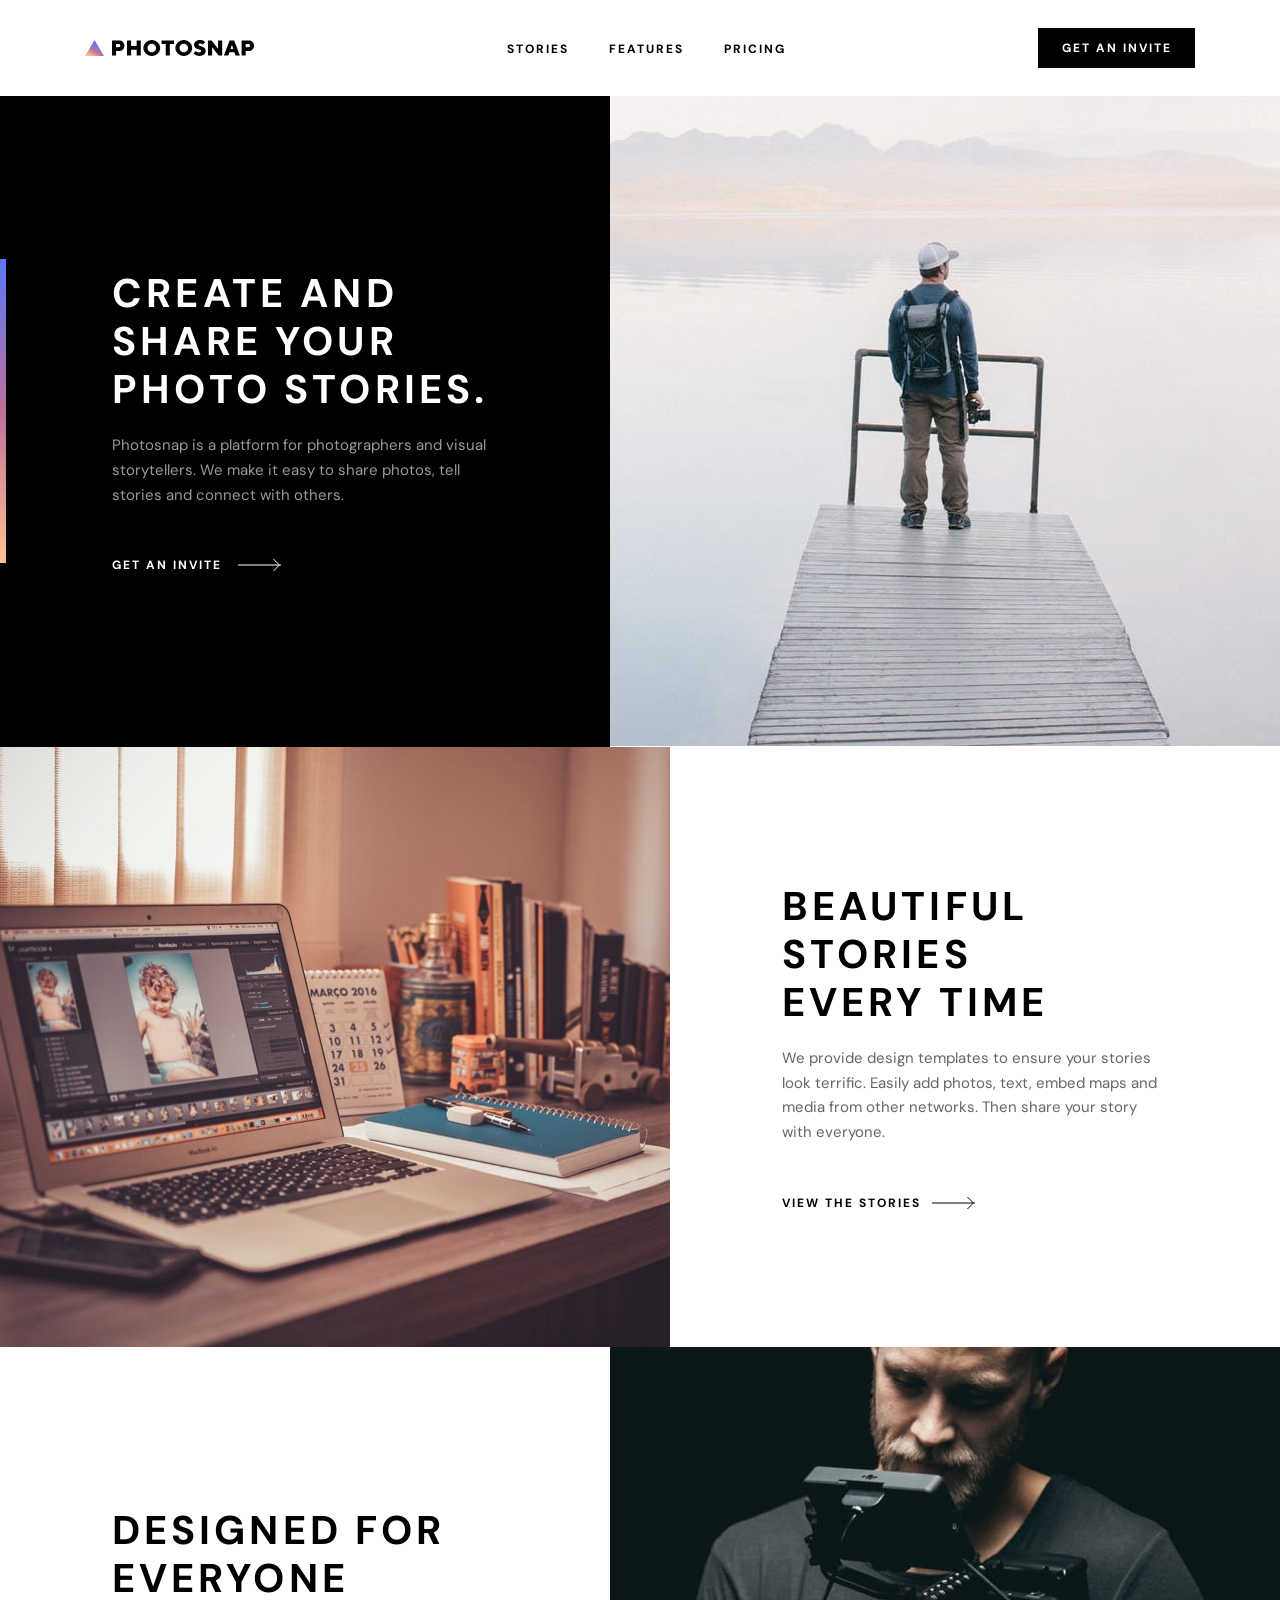
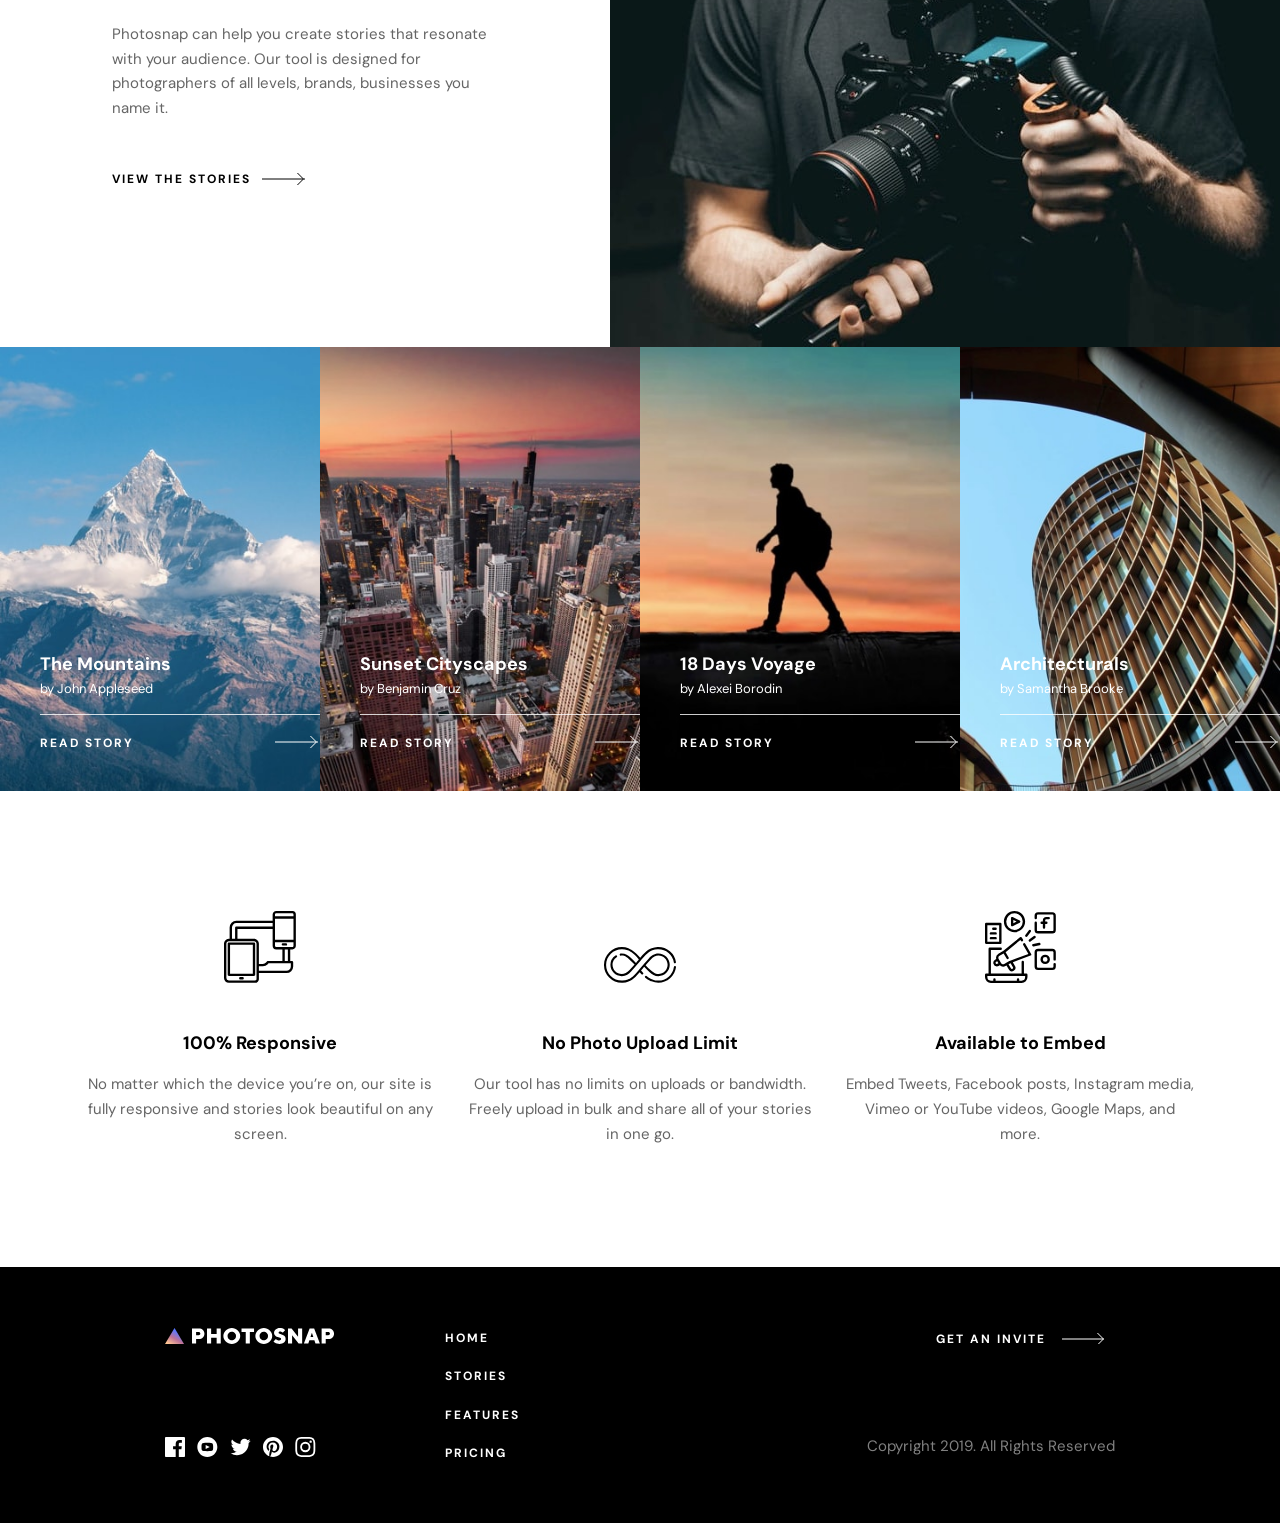
==== commit 52fd7f5e: "Finished stories page" ====
--- a/index.html
+++ b/index.html
@@ -147,7 +147,7 @@
           <picture>
             <source
               media="(min-width: 1024px)"
-              srcset="./assets/stories/mobile/mountains.jpg"
+              srcset="./assets/stories/desktop/mountains.jpg"
             />
             <!-- Для мобильных (по умолчанию) -->
             <img
@@ -166,7 +166,7 @@
           <picture>
             <source
               media="(min-width: 1024px)"
-              srcset="./assets/stories/mobile/cityscapes.jpg"
+              srcset="./assets/stories/desktop/cityscapes.jpg"
             />
             <img
               src="./assets/stories/mobile/cityscapes.jpg"
@@ -184,7 +184,7 @@
           <picture>
             <source
               media="(min-width: 1024px)"
-              srcset="./assets/stories/mobile/18-days-voyage.jpg"
+              srcset="./assets/stories/desktop/18-days-voyage.jpg"
             />
             <img
               src="./assets/stories/mobile/18-days-voyage.jpg"
@@ -202,7 +202,7 @@
           <picture>
             <source
               media="(min-width: 1024px)"
-              srcset="./assets/stories/mobile/architecturals.jpg"
+              srcset="./assets/stories/desktop/architecturals.jpg"
             />
             <img
               src="./assets/stories/mobile/architecturals.jpg"
@@ -254,7 +254,7 @@
     <footer class="footer">
       <div class="footer__left">
         <div class="footer__logo">
-          <svg xmlns="http://www.w3.org/2000/svg" width="170" height="16">
+          <a href="#">          <svg xmlns="http://www.w3.org/2000/svg" width="170" height="16">
             <defs>
               <linearGradient id="a" x1="0%" x2="50%" y1="85.457%" y2="14.543%">
                 <stop offset="0%" stop-color="#FFC593" />
@@ -271,15 +271,14 @@
               />
               <path fill="url(#a)" d="M0 16L9.5 0 19 16z" />
             </g>
-          </svg>
-          <!-- <img src="./assets/shared/desktop/logo.svg" alt="logo fotosnap" /> -->
+          </svg></a>
         </div>
           <nav>
             <ul>
-              <li><a href="">Home</a></li>
-              <li><a href="">Stories</a></li>
-              <li><a href="">Features</a></li>
-              <li><a href="">Pricing</a></li>
+              <li><a href="#">Home</a></li>
+              <li><a href="stories.html">Stories</a></li>
+              <li><a href="features.html">Features</a></li>
+              <li><a href="pricing.html">Pricing</a></li>
             </ul>
           </nav>
           <div class="footer__social">
@@ -421,7 +420,6 @@
               </li>
             </ul>
           </div>
-        
       </div>
       <div class="footer__right">
         <a href="#">Get an invite</a>
--- a/css/style.css
+++ b/css/style.css
@@ -48,6 +48,7 @@
   background-color: var(--neutral-0);
 }
 img {
+  display: block;
   max-width: 100%;
   height: auto;
 }
@@ -220,8 +221,10 @@
         }
       }
       .home__picture {
-        height: 650px;
         .hero__img {
+          width: 830px;
+          height: 650px;
+          object-fit: cover;
         }
       }
     }
@@ -230,7 +233,11 @@
       display: flex;
       align-items: center;
       .home__picture {
-        height: 600px;
+        .hero__img {
+          width: 830px;
+          height: 600px;
+          object-fit: cover;
+        }
       }
       .create__stories-content {
         max-width: 610px;
@@ -332,18 +339,20 @@
       }
       .home__picture {
         height: 600px;
-      }
-      .hero__img {
+        .hero__img {
+          width: 830px;
+          height: 600px;
+          object-fit: cover;
+        }
       }
     }
   }
   .collections {
     display: grid;
-    grid-template-columns: repeat(auto-fit, minmax(280px, 1fr));
+    /* grid-template-columns: repeat(auto-fit, minmax(280px, 1fr)); */
+    grid-template-columns: repeat(4, 1fr);
     justify-items: center;
     margin-block-end: 120px;
-    /* display: flex;
-    align-items: center; */
     .collections__links {
       /* Делаем ссылку блоком, чтобы она имела высоту и ширину */
       display: block;
@@ -361,7 +370,7 @@
             position: absolute;
             content: "";
             width: 100%;
-            height: 3px;
+            height: 6px;
             background: linear-gradient(
               52.98deg,
               #ffc593 0%,
@@ -456,6 +465,200 @@
         text-align: center;
         mix-blend-mode: normal;
         opacity: 0.6;
+      }
+    }
+  }
+  .stories__hero {
+    position: relative;
+    /* Высота по макету */
+    height: 650px;
+    .stories__picture {
+      .stories__img {
+        width: 100%;
+        height: auto;
+        display: block;
+        /* Helps avoid distortion of proportions */
+        object-fit: cover;
+      }
+    }
+    .stories__hero-content {
+      position: absolute;
+      /* по макету */
+      top: 122px;
+      bottom: 122px;
+      left: 112px;
+      z-index: 2;
+      max-width: 405px;
+      color: var(--neutral-0);
+      .hero__text {
+        text-transform: uppercase;
+        font-weight: 700;
+        font-size: 12px;
+        line-height: 135%;
+        letter-spacing: 2px;
+        margin-block-end: 24px;
+      }
+      h2 {
+        font-weight: 700;
+        font-size: 40px;
+        line-height: 48px;
+        letter-spacing: 4.16667px;
+        text-transform: uppercase;
+        margin-block-end: 64px;
+      }
+      .hero__author {
+        display: flex;
+        align-items: center;
+        column-gap: 4px;
+        margin-block-end: 24px;
+        .data {
+          display: block;
+          font-weight: 400;
+          font-size: 13px;
+          line-height: 130%;
+          mix-blend-mode: normal;
+          opacity: 0.75;
+        }
+        .author {
+          display: block;
+          font-weight: 400;
+          font-size: 13px;
+          line-height: 130%;
+        }
+      }
+      .hero__desc {
+        font-weight: 400;
+        font-size: 15px;
+        line-height: 165%;
+        mix-blend-mode: normal;
+        opacity: 0.6;
+        margin-block-end: 24px;
+      }
+      a {
+        font-weight: 700;
+        font-size: 12px;
+        line-height: 135%;
+        text-align: right;
+        letter-spacing: 2px;
+        color: var(--neutral-0);
+        text-transform: uppercase;
+        position: relative;
+        transition: text-decoration 450ms ease-in-out;
+        &:hover {
+          text-decoration: underline;
+          text-underline-offset: 3px;
+        }
+        &::after {
+          position: absolute;
+          content: "";
+          background-image: url("../assets/shared/desktop/arrow.svg");
+          width: 43px;
+          height: 14px;
+          top: 1px;
+          left: 132px;
+        }
+      }
+    }
+  }
+  .stories__collections {
+    display: grid;
+    grid-template-columns: repeat(4, 1fr);
+    grid-template-rows: repeat(4, 1fr);
+    justify-items: center;
+    .collections__links {
+      /* Делаем ссылку блоком, чтобы она имела высоту и ширину */
+      display: block;
+      /* Теперь absolute внутри ориентируется на эту ссылку */
+      position: relative;
+      color: var(--neutral-0);
+      picture {
+        /* Убираем лишние зазоры снизу картинки */
+        display: block;
+        position: relative;
+        transition: transform 450ms ease-in-out;
+        &:hover {
+          transform: translateY(-24px);
+          &::before {
+            position: absolute;
+            content: "";
+            width: 100%;
+            height: 6px;
+            background: linear-gradient(
+              52.98deg,
+              #ffc593 0%,
+              #bc7198 49.95%,
+              #5a77ff 99.9%
+            );
+            bottom: 0;
+            left: 0;
+          }
+        }
+        &::after {
+          content: "";
+          position: absolute;
+          top: 0;
+          left: 0;
+          width: 100%;
+          height: 100%;
+          background-color: linear-gradient(180deg, #000000 0%, #000000ab 100%);
+          /* Initially hidden */
+          opacity: 0;
+          transition: opacity 0.3s ease;
+        }
+        .collections__img {
+          width: 100%;
+          height: auto;
+          display: block;
+          /* Helps avoid distortion of proportions */
+          object-fit: cover;
+        }
+      }
+      .collections__content {
+        position: absolute;
+        bottom: 40px;
+        left: 40px;
+        z-index: 2;
+        color: var(--neutral-0);
+        .name {
+          font-weight: 400;
+          font-size: 13px;
+          line-height: 130%;
+          margin-block-end: 4px;
+        }
+        h4 {
+          font-weight: 700;
+          font-size: 18px;
+          line-height: 140%;
+          margin-block-end: 4px;
+        }
+        .name {
+          width: 280px;
+          font-weight: 400;
+          font-size: 13px;
+          line-height: 130%;
+          padding-block-end: 16px;
+          border-bottom: 1px solid rgb(255, 255, 255, 0.8);
+        }
+        span {
+          display: block;
+          font-weight: 700;
+          font-size: 12px;
+          line-height: 135%;
+          letter-spacing: 2px;
+          color: #ffffff;
+          text-transform: uppercase;
+          position: relative;
+          padding-block-start: 20px;
+          &::after {
+            position: absolute;
+            content: "";
+            background-image: url("../assets/shared/desktop/arrow.svg");
+            width: 43px;
+            height: 14px;
+            top: 20px;
+            left: 235px;
+          }
+        }
       }
     }
   }
@@ -589,8 +792,18 @@
             font-size: clamp(2rem, calc(1.773rem + 0.808vw), 2.5rem);
           }
         }
+        .home__picture {
+          .hero__img {
+            width: 273px;
+          }
+        }
       }
       .stories__hero {
+        .home__picture {
+          .hero__img {
+            width: 273px;
+          }
+        }
         .create__stories-content {
           padding-inline: 54px;
           h2 {
@@ -605,12 +818,29 @@
             font-size: clamp(2rem, calc(1.773rem + 0.808vw), 2.5rem);
           }
         }
+        .home__picture {
+          .hero__img {
+            width: 273px;
+          }
+        }
       }
     }
     .services {
       grid-template-columns: repeat(1, 450px);
       grid-template-rows: repeat(3, 1fr);
       gap: 80px 0;
+    }
+    .stories__hero {
+      .stories__hero-content {
+        left: 40px;
+        h2 {
+          font-size: clamp(2rem, calc(1.773rem + 0.808vw), 2.5rem);
+        }
+      }
+    }
+    .stories__collections {
+      grid-template-columns: repeat(2, 1fr);
+      grid-template-rows: repeat(8, 1fr);
     }
   }
   .footer {
@@ -719,8 +949,9 @@
           }
         }
         .home__picture {
-          height: 294px;
           .hero__img {
+            width: 375px;
+            height: 294px;
           }
         }
       }
@@ -728,7 +959,10 @@
         min-height: 690px;
         flex-direction: column;
         .home__picture {
-          height: 271px;
+          .hero__img {
+            width: 375px;
+            height: 271px;
+          }
         }
         .create__stories-content {
           padding: 71.5px 28.5px;
@@ -745,7 +979,10 @@
         min-height: 690px;
         flex-direction: column-reverse;
         .home__picture {
-          height: 271px;
+          .hero__img {
+            width: 375px;
+            height: 271px;
+          }
         }
         .create__designed-content {
           padding: 71.5px 28.5px;
@@ -766,6 +1003,47 @@
       grid-template-rows: repeat(3, 1fr);
       gap: 56px 0;
       margin-block-end: 80px;
+    }
+    .stories__hero {
+      position: static;
+      height: 812px;
+      display: flex;
+      flex-direction: column;
+      /* margin-block-end: 40px/; */
+      .stories__hero-content {
+        max-width: 450px;
+        background-color: var(--neutral-950);
+        padding: 48px 28px;
+        position: relative;
+        inset: 0;
+        &::before {
+          position: absolute;
+          content: "";
+          width: 128px;
+          height: 6px;
+          top: 0;
+          left: 10%;
+          background: linear-gradient(
+            52.98deg,
+            #ffc593 0%,
+            #bc7198 49.95%,
+            #5a77ff 99.9%
+          );
+        }
+        .hero__text {
+          margin-block-end: 16px;
+        }
+        h2 {
+          margin-block-end: 56px;
+        }
+      }
+    }
+    .stories__collections {
+      grid-template-columns: repeat(1, 1fr);
+      grid-template-rows: repeat(1, 1fr);
+      a {
+        width: 100%;
+      }
     }
   }
   .footer {
